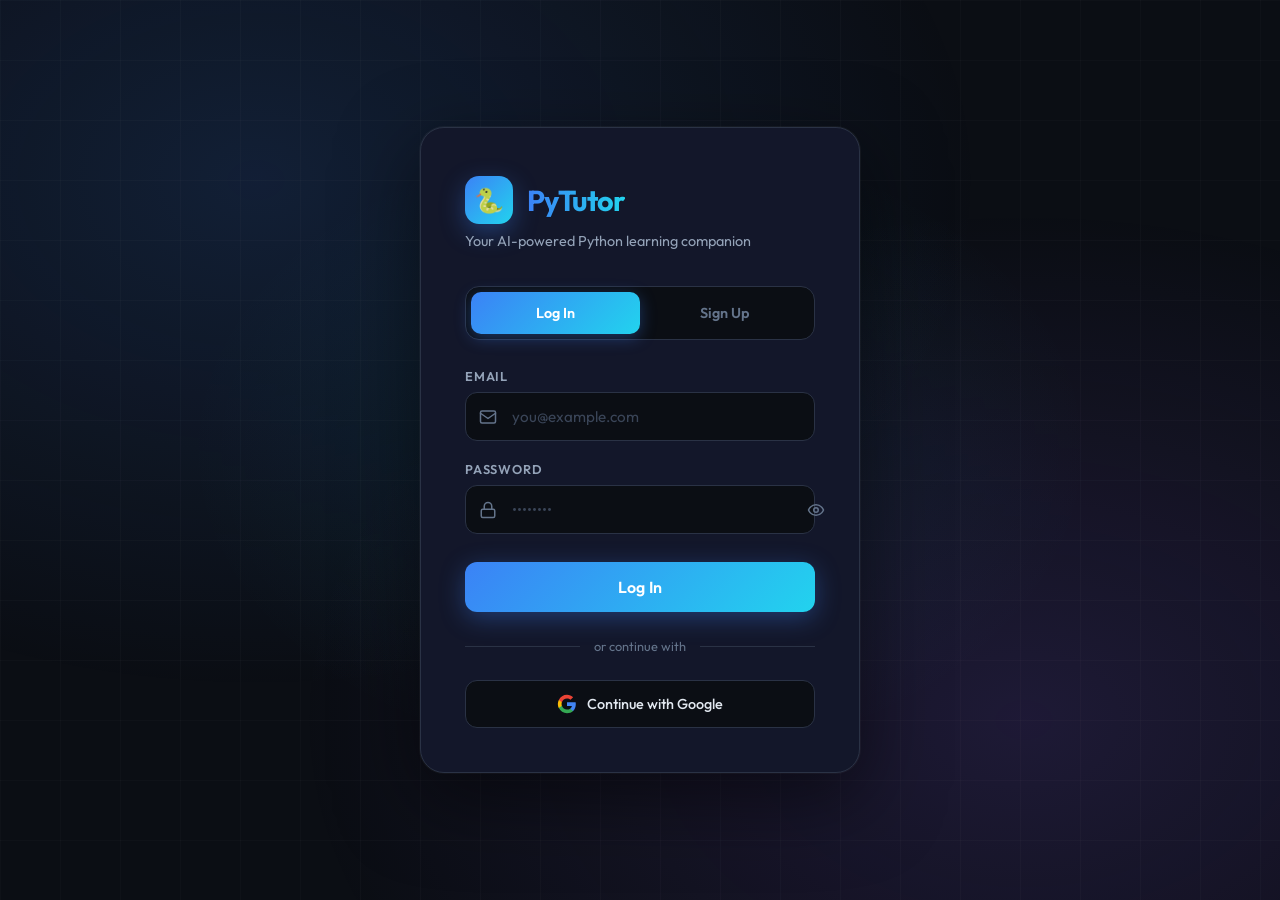
==== login.html @ 1c87e4f3 "Add files via upload" ====
<!DOCTYPE html>
<html lang="en">
<head>
  <meta charset="UTF-8" />
  <meta name="viewport" content="width=device-width, initial-scale=1.0"/>
  <title>PyTutor – Login</title>
  <link href="https://fonts.googleapis.com/css2?family=Outfit:wght@300;400;500;600;700&family=Fira+Code:wght@400;500&display=swap" rel="stylesheet"/>
  <style>
    :root {
      --bg:        #0b0e14;
      --surface:   #13172a;
      --surface2:  #1a2035;
      --border:    #2a3245;
      --accent:    #3b82f6;
      --accent2:   #22d3ee;
      --accent3:   #8b5cf6;
      --text:      #e2e8f0;
      --text2:     #94a3b8;
      --muted:     #64748b;
      --error:     #f87171;
      --success:   #4ade80;
    }

    *, *::before, *::after { box-sizing: border-box; margin: 0; padding: 0; }

    body {
      min-height: 100vh;
      background: var(--bg);
      font-family: 'Outfit', sans-serif;
      color: var(--text);
      display: flex;
      align-items: center;
      justify-content: center;
      overflow: hidden;
      position: relative;
    }

    /* Animated background */
    body::before {
      content: '';
      position: fixed; inset: 0;
      background: 
        radial-gradient(ellipse at 20% 20%, rgba(59,130,246,0.15) 0%, transparent 50%),
        radial-gradient(ellipse at 80% 80%, rgba(139,92,246,0.15) 0%, transparent 50%),
        radial-gradient(ellipse at 50% 50%, rgba(34,211,238,0.08) 0%, transparent 50%);
      pointer-events: none;
    }

    /* Grid pattern */
    body::after {
      content: '';
      position: fixed; inset: 0;
      background-image: 
        linear-gradient(rgba(255,255,255,0.02) 1px, transparent 1px),
        linear-gradient(90deg, rgba(255,255,255,0.02) 1px, transparent 1px);
      background-size: 60px 60px;
      animation: gridMove 30s linear infinite;
      pointer-events: none;
    }

    @keyframes gridMove {
      from { transform: translate(0, 0); }
      to { transform: translate(60px, 60px); }
    }

    /* Card */
    .card {
      position: relative; z-index: 10;
      background: var(--surface);
      border: 1px solid var(--border);
      border-radius: 24px;
      padding: 48px 44px 44px;
      width: 100%; max-width: 440px;
      box-shadow: 
        0 25px 80px rgba(0,0,0,0.5),
        0 0 0 1px rgba(255,255,255,0.05);
      animation: cardIn .6s cubic-bezier(.22,1,.36,1) both;
    }

    @keyframes cardIn {
      from { opacity:0; transform: translateY(30px) scale(.97); }
      to   { opacity:1; transform: none; }
    }

    /* Logo */
    .logo-row {
      display: flex; align-items: center; gap: 14px;
      margin-bottom: 8px;
    }
    .logo-icon {
      width: 48px; height: 48px;
      background: linear-gradient(135deg, var(--accent), var(--accent2));
      border-radius: 14px;
      display: flex; align-items: center; justify-content: center;
      font-size: 24px;
      box-shadow: 0 8px 24px rgba(59,130,246,0.35);
    }
    .brand {
      font-size: 1.8rem;
      font-weight: 700;
      letter-spacing: -1px;
      background: linear-gradient(90deg, var(--accent), var(--accent2));
      -webkit-background-clip: text;
      -webkit-text-fill-color: transparent;
    }
    .tagline {
      font-size: .9rem;
      color: var(--text2);
      margin-bottom: 36px;
    }

    /* Tabs */
    .tabs {
      display: flex;
      background: var(--bg);
      border: 1px solid var(--border);
      border-radius: 14px;
      padding: 5px;
      margin-bottom: 28px;
      position: relative;
    }
    .tab-slider {
      position: absolute;
      top: 5px; bottom: 5px;
      width: calc(50% - 5px);
      background: linear-gradient(135deg, var(--accent), var(--accent2));
      border-radius: 10px;
      transition: left .35s cubic-bezier(.34,1.56,.64,1);
      box-shadow: 0 4px 16px rgba(59,130,246,0.35);
    }
    .tab-slider.right { left: calc(50% + 5px); }
    .tab-slider.left  { left: 5px; }
    .tab-btn {
      flex: 1;
      position: relative; z-index: 2;
      background: none; border: none; cursor: pointer;
      padding: 12px 0;
      font-family: 'Outfit', sans-serif;
      font-size: .9rem; font-weight: 600;
      color: var(--muted);
      border-radius: 10px;
      transition: color .25s;
    }
    .tab-btn.active { color: #fff; }

    /* Panels */
    .panel { display: none; animation: fadeUp .35s ease both; }
    .panel.active { display: block; }
    @keyframes fadeUp {
      from { opacity:0; transform: translateY(12px); }
      to   { opacity:1; transform: none; }
    }

    /* Form */
    .field { margin-bottom: 20px; }
    label {
      display: block;
      font-size: .8rem; font-weight: 600;
      color: var(--text2);
      text-transform: uppercase;
      letter-spacing: .8px;
      margin-bottom: 8px;
    }
    .input-wrap {
      position: relative;
    }
    .input-wrap svg {
      position: absolute; left: 14px; top: 50%; transform: translateY(-50%);
      width: 18px; height: 18px; stroke: var(--muted);
      pointer-events: none; transition: stroke .25s;
    }
    input {
      width: 100%;
      background: var(--bg);
      border: 1px solid var(--border);
      border-radius: 12px;
      padding: 14px 14px 14px 46px;
      color: var(--text);
      font-family: 'Outfit', sans-serif;
      font-size: .95rem;
      outline: none;
      transition: all .25s;
    }
    input::placeholder { color: #3a4558; }
    input:focus {
      border-color: var(--accent);
      box-shadow: 0 0 0 3px rgba(59,130,246,.15);
    }
    input:focus + svg, .input-wrap:focus-within svg { stroke: var(--accent); }

    /* Eye button */
    .eye-btn {
      position: absolute; right: 14px; top: 50%; transform: translateY(-50%);
      background: none; border: none; cursor: pointer; padding: 4px;
      color: var(--muted); display: flex; align-items: center;
      transition: color .25s;
    }
    .eye-btn:hover { color: var(--text); }
    input[type="password"] { padding-right: 46px; }

    /* Submit button */
    .btn {
      width: 100%; padding: 15px;
      background: linear-gradient(135deg, var(--accent), var(--accent2));
      border: none; border-radius: 12px;
      color: #fff; font-family: 'Outfit', sans-serif;
      font-size: 1rem; font-weight: 600;
      cursor: pointer; letter-spacing: .3px;
      position: relative; overflow: hidden;
      transition: all .25s;
      box-shadow: 0 6px 24px rgba(59,130,246,.35);
      margin-top: 8px;
    }
    .btn:hover   { transform: translateY(-2px); box-shadow: 0 10px 32px rgba(59,130,246,.45); }
    .btn:active  { transform: translateY(0); }
    .btn:disabled{ opacity: .6; cursor: not-allowed; }
    .btn .spinner {
      display: none; width: 20px; height: 20px;
      border: 2px solid rgba(255,255,255,.3);
      border-top-color: #fff; border-radius: 50%;
      animation: spin .7s linear infinite;
      margin: 0 auto;
    }
    .btn.loading .btn-text { display: none; }
    .btn.loading .spinner  { display: block; }
    @keyframes spin { to { transform: rotate(360deg); } }

    /* Divider */
    .divider {
      display: flex; align-items: center; gap: 14px;
      margin: 26px 0;
      font-size: .8rem; color: var(--muted);
    }
    .divider::before, .divider::after {
      content: ''; flex: 1; height: 1px; background: var(--border);
    }

    /* OAuth */
    .oauth-btn {
      width: 100%; padding: 13px;
      background: var(--bg);
      border: 1px solid var(--border); border-radius: 12px;
      color: var(--text); font-family: 'Outfit', sans-serif;
      font-size: .9rem; font-weight: 500;
      cursor: pointer; display: flex; align-items: center; justify-content: center; gap: 10px;
      transition: all .25s;
    }
    .oauth-btn:hover { border-color: var(--accent); background: rgba(59,130,246,.08); }

    /* Message toast */
    .msg {
      display: none;
      padding: 12px 16px; border-radius: 10px;
      font-size: .85rem; font-weight: 500;
      margin-bottom: 18px;
      animation: fadeUp .25s ease;
    }
    .msg.error   { background: rgba(248,113,113,.12); border: 1px solid rgba(248,113,113,.3); color: var(--error); display: block; }
    .msg.success { background: rgba(74,222,128,.12);  border: 1px solid rgba(74,222,128,.3);  color: var(--success); display: block; }

    /* Terms */
    .terms-note {
      font-size: .78rem; color: var(--muted);
      text-align: center; margin-top: 22px; line-height: 1.6;
    }
    .terms-note a { color: var(--accent); text-decoration: none; }
    .terms-note a:hover { text-decoration: underline; }

    /* Responsive */
    @media (max-width: 480px) {
      .card { padding: 32px 24px 28px; margin: 16px; }
      .brand { font-size: 1.6rem; }
    }
  </style>
</head>
<body>

<div class="card">

  <!-- Logo -->
  <div class="logo-row">
    <div class="logo-icon">🐍</div>
    <span class="brand">PyTutor</span>
  </div>
  <p class="tagline">Your AI-powered Python learning companion</p>

  <!-- Tabs -->
  <div class="tabs" id="tabs">
    <div class="tab-slider left" id="tabSlider"></div>
    <button class="tab-btn active" id="loginTab"  onclick="switchTab('login')">Log In</button>
    <button class="tab-btn"        id="signupTab" onclick="switchTab('signup')">Sign Up</button>
  </div>

  <!-- LOGIN PANEL -->
  <div class="panel active" id="loginPanel">
    <div class="msg" id="loginMsg"></div>

    <div class="field">
      <label>Email</label>
      <div class="input-wrap">
        <input type="email" id="loginEmail" placeholder="you@example.com" autocomplete="email"/>
        <svg viewBox="0 0 24 24" fill="none" stroke-width="2" stroke-linecap="round" stroke-linejoin="round">
          <rect x="2" y="4" width="20" height="16" rx="2"/><path d="m2 7 10 7 10-7"/>
        </svg>
      </div>
    </div>

    <div class="field">
      <label>Password</label>
      <div class="input-wrap">
        <input type="password" id="loginPwd" placeholder="••••••••" autocomplete="current-password"/>
        <svg viewBox="0 0 24 24" fill="none" stroke-width="2" stroke-linecap="round" stroke-linejoin="round">
          <rect x="3" y="11" width="18" height="11" rx="2"/><path d="M7 11V7a5 5 0 0 1 10 0v4"/>
        </svg>
        <button class="eye-btn" type="button" onclick="togglePwd('loginPwd',this)" aria-label="Toggle password">
          <svg width="18" height="18" viewBox="0 0 24 24" fill="none" stroke="currentColor" stroke-width="2">
            <path d="M2 12s3-7 10-7 10 7 10 7-3 7-10 7-10-7-10-7z"/><circle cx="12" cy="12" r="3"/>
          </svg>
        </button>
      </div>
    </div>

    <button class="btn" id="loginBtn" onclick="handleLogin()">
      <span class="btn-text">Log In</span>
      <div class="spinner"></div>
    </button>

    <div class="divider">or continue with</div>

    <button class="oauth-btn" onclick="handleGoogle()">
      <svg width="20" height="20" viewBox="0 0 24 24">
        <path fill="#4285F4" d="M22.56 12.25c0-.78-.07-1.53-.2-2.25H12v4.26h5.92c-.26 1.37-1.04 2.53-2.21 3.31v2.77h3.57c2.08-1.92 3.28-4.74 3.28-8.09z"/>
        <path fill="#34A853" d="M12 23c2.97 0 5.46-.98 7.28-2.66l-3.57-2.77c-.98.66-2.23 1.06-3.71 1.06-2.86 0-5.29-1.93-6.16-4.53H2.18v2.84C3.99 20.53 7.7 23 12 23z"/>
        <path fill="#FBBC05" d="M5.84 14.09c-.22-.66-.35-1.36-.35-2.09s.13-1.43.35-2.09V7.07H2.18C1.43 8.55 1 10.22 1 12s.43 3.45 1.18 4.93l2.85-2.22.81-.62z"/>
        <path fill="#EA4335" d="M12 5.38c1.62 0 3.06.56 4.21 1.64l3.15-3.15C17.45 2.09 14.97 1 12 1 7.7 1 3.99 3.47 2.18 7.07l3.66 2.84c.87-2.6 3.3-4.53 6.16-4.53z"/>
      </svg>
      Continue with Google
    </button>
  </div>

  <!-- SIGN UP PANEL -->
  <div class="panel" id="signupPanel">
    <div class="msg" id="signupMsg"></div>

    <div class="field">
      <label>Full Name</label>
      <div class="input-wrap">
        <input type="text" id="signupName" placeholder="Ada Lovelace" autocomplete="name"/>
        <svg viewBox="0 0 24 24" fill="none" stroke-width="2" stroke-linecap="round" stroke-linejoin="round">
          <circle cx="12" cy="8" r="4"/><path d="M4 20c0-4 3.6-7 8-7s8 3 8 7"/>
        </svg>
      </div>
    </div>

    <div class="field">
      <label>Email</label>
      <div class="input-wrap">
        <input type="email" id="signupEmail" placeholder="you@example.com" autocomplete="email"/>
        <svg viewBox="0 0 24 24" fill="none" stroke-width="2" stroke-linecap="round" stroke-linejoin="round">
          <rect x="2" y="4" width="20" height="16" rx="2"/><path d="m2 7 10 7 10-7"/>
        </svg>
      </div>
    </div>

    <div class="field">
      <label>Password</label>
      <div class="input-wrap">
        <input type="password" id="signupPwd" placeholder="Min. 8 characters" autocomplete="new-password"/>
        <svg viewBox="0 0 24 24" fill="none" stroke-width="2" stroke-linecap="round" stroke-linejoin="round">
          <rect x="3" y="11" width="18" height="11" rx="2"/><path d="M7 11V7a5 5 0 0 1 10 0v4"/>
        </svg>
        <button class="eye-btn" type="button" onclick="togglePwd('signupPwd',this)" aria-label="Toggle password">
          <svg width="18" height="18" viewBox="0 0 24 24" fill="none" stroke="currentColor" stroke-width="2">
            <path d="M2 12s3-7 10-7 10 7 10 7-3 7-10 7-10-7-10-7z"/><circle cx="12" cy="12" r="3"/>
          </svg>
        </button>
      </div>
    </div>

    <button class="btn" id="signupBtn" onclick="handleSignup()">
      <span class="btn-text">Create Account</span>
      <div class="spinner"></div>
    </button>

    <div class="divider">or continue with</div>

    <button class="oauth-btn" onclick="handleGoogle()">
      <svg width="20" height="20" viewBox="0 0 24 24">
        <path fill="#4285F4" d="M22.56 12.25c0-.78-.07-1.53-.2-2.25H12v4.26h5.92c-.26 1.37-1.04 2.53-2.21 3.31v2.77h3.57c2.08-1.92 3.28-4.74 3.28-8.09z"/>
        <path fill="#34A853" d="M12 23c2.97 0 5.46-.98 7.28-2.66l-3.57-2.77c-.98.66-2.23 1.06-3.71 1.06-2.86 0-5.29-1.93-6.16-4.53H2.18v2.84C3.99 20.53 7.7 23 12 23z"/>
        <path fill="#FBBC05" d="M5.84 14.09c-.22-.66-.35-1.36-.35-2.09s.13-1.43.35-2.09V7.07H2.18C1.43 8.55 1 10.22 1 12s.43 3.45 1.18 4.93l2.85-2.22.81-.62z"/>
        <path fill="#EA4335" d="M12 5.38c1.62 0 3.06.56 4.21 1.64l3.15-3.15C17.45 2.09 14.97 1 12 1 7.7 1 3.99 3.47 2.18 7.07l3.66 2.84c.87-2.6 3.3-4.53 6.16-4.53z"/>
      </svg>
      Continue with Google
    </button>

    <p class="terms-note">
      By creating an account you agree to our<br>
      <a href="#">Terms of Service</a> &amp; <a href="#">Privacy Policy</a>
    </p>
  </div>

</div>

<script>
  /* Tab switching */
  function switchTab(tab) {
    const isLogin = tab === 'login';
    document.getElementById('loginTab').classList.toggle('active', isLogin);
    document.getElementById('signupTab').classList.toggle('active', !isLogin);
    document.getElementById('loginPanel').classList.toggle('active', isLogin);
    document.getElementById('signupPanel').classList.toggle('active', !isLogin);
    document.getElementById('tabSlider').className = 'tab-slider ' + (isLogin ? 'left' : 'right');
  }

  /* Password toggle */
  function togglePwd(id, btn) {
    const inp = document.getElementById(id);
    const isText = inp.type === 'text';
    inp.type = isText ? 'password' : 'text';
    btn.querySelector('svg').innerHTML = isText
      ? '<path d="M2 12s3-7 10-7 10 7 10 7-3 7-10 7-10-7-10-7z"/><circle cx="12" cy="12" r="3"/>'
      : '<path d="M17.94 17.94A10.07 10.07 0 0 1 12 20c-7 0-11-8-11-8a18.45 18.45 0 0 1 5.06-5.94M9.9 4.24A9.12 9.12 0 0 1 12 4c7 0 11 8 11 8a18.5 18.5 0 0 1-2.16 3.19M1 1l22 22"/>';
  }

  /* Show message */
  function showMsg(id, text, type) {
    const el = document.getElementById(id);
    el.textContent = text;
    el.className = 'msg ' + type;
    setTimeout(() => { el.className = 'msg'; }, 4000);
  }

  /* Loading state */
  function setLoading(btnId, on) {
    document.getElementById(btnId).classList.toggle('loading', on);
    document.getElementById(btnId).disabled = on;
  }

  /* Validate email */
  function validEmail(e) { return /^[^\s@]+@[^\s@]+\.[^\s@]+$/.test(e); }

  /* LOGIN */
  async function handleLogin() {
    const email = document.getElementById('loginEmail').value.trim();
    const pwd   = document.getElementById('loginPwd').value;

    if (!email || !validEmail(email)) return showMsg('loginMsg', 'Please enter a valid email.', 'error');
    if (!pwd)                          return showMsg('loginMsg', 'Password is required.', 'error');

    setLoading('loginBtn', true);
    try {
      const res = await fetch('/api/login', {
        method: 'POST',
        headers: { 'Content-Type': 'application/json' },
        body: JSON.stringify({ email, password: pwd })
      });
      const data = await res.json();
      if (res.ok) {
        showMsg('loginMsg', '✓ Welcome back! Redirecting…', 'success');
        setTimeout(() => window.location.href = data.redirect || '/', 1200);
      } else {
        showMsg('loginMsg', data.error || 'Invalid credentials.', 'error');
      }
    } catch {
      showMsg('loginMsg', 'Network error — is the server running?', 'error');
    } finally {
      setLoading('loginBtn', false);
    }
  }

  /* SIGN UP */
  async function handleSignup() {
    const name  = document.getElementById('signupName').value.trim();
    const email = document.getElementById('signupEmail').value.trim();
    const pwd   = document.getElementById('signupPwd').value;

    if (!name)                          return showMsg('signupMsg', 'Please enter your name.', 'error');
    if (!email || !validEmail(email))   return showMsg('signupMsg', 'Please enter a valid email.', 'error');
    if (pwd.length < 8)                 return showMsg('signupMsg', 'Password must be at least 8 characters.', 'error');

    setLoading('signupBtn', true);
    try {
      const res = await fetch('/api/signup', {
        method: 'POST',
        headers: { 'Content-Type': 'application/json' },
        body: JSON.stringify({ name, email, password: pwd })
      });
      const data = await res.json();
      if (res.ok) {
        showMsg('signupMsg', '✓ Account created! Redirecting…', 'success');
        setTimeout(() => window.location.href = data.redirect || '/', 1200);
      } else {
        showMsg('signupMsg', data.error || 'Sign-up failed.', 'error');
      }
    } catch {
      showMsg('signupMsg', 'Network error — is the server running?', 'error');
    } finally {
      setLoading('signupBtn', false);
    }
  }

  /* GOOGLE OAUTH */
  function handleGoogle() {
    window.location.href = '/api/auth/google';
  }

  /* Enter key */
  document.addEventListener('keydown', e => {
    if (e.key !== 'Enter') return;
    const lp = document.getElementById('loginPanel');
    if (lp.classList.contains('active')) handleLogin();
    else handleSignup();
  });
</script>
</body>
</html>
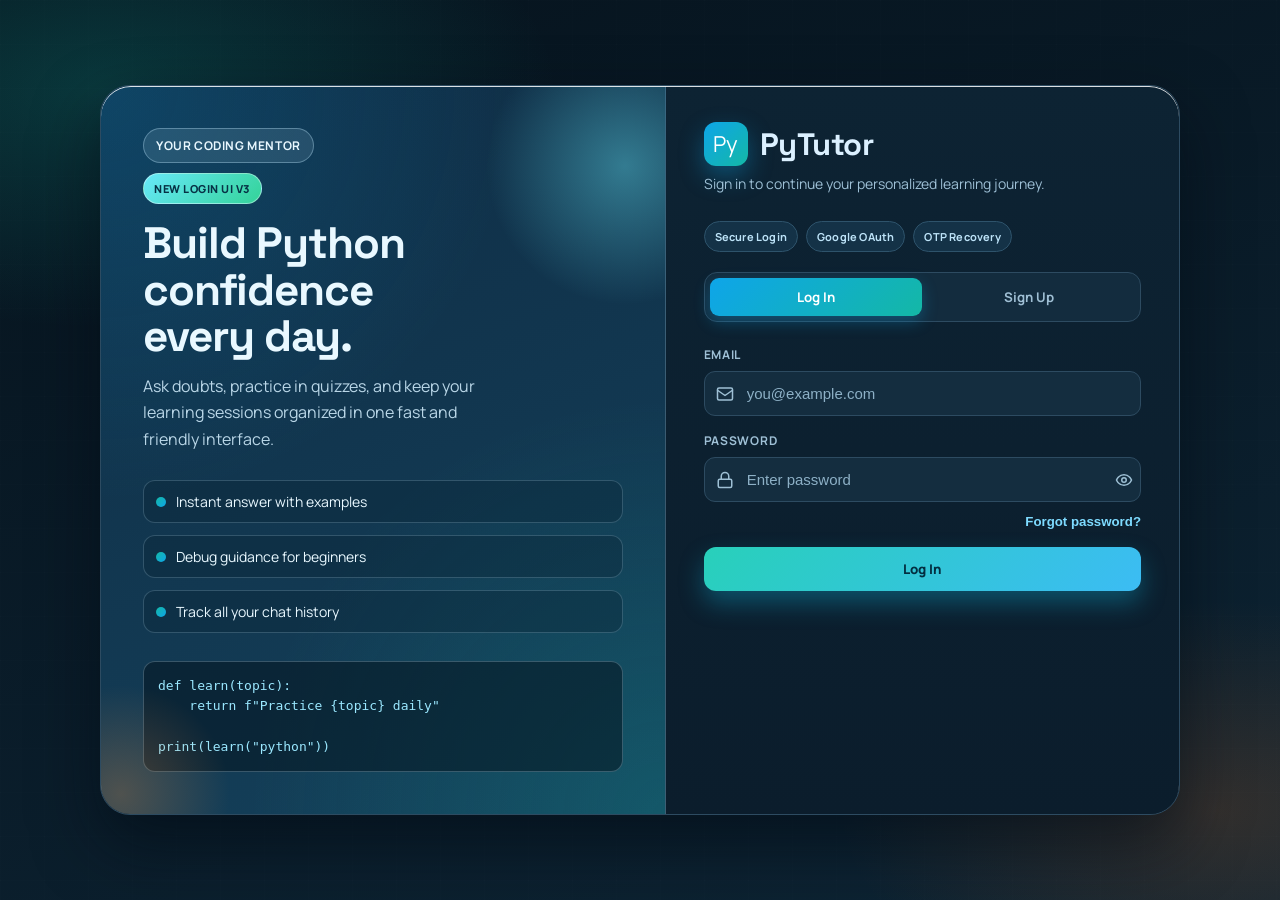
==== commit 3f730cc8: "Update print statement from 'Hello' to 'Goodbye'" ====
--- a/login.html
+++ b/login.html
@@ -2,516 +2,1079 @@
 <html lang="en">
 <head>
   <meta charset="UTF-8" />
-  <meta name="viewport" content="width=device-width, initial-scale=1.0"/>
-  <title>PyTutor – Login</title>
-  <link href="https://fonts.googleapis.com/css2?family=Outfit:wght@300;400;500;600;700&family=Fira+Code:wght@400;500&display=swap" rel="stylesheet"/>
+  <meta name="viewport" content="width=device-width, initial-scale=1.0" />
+  <title>PyTutor - Login</title>
+  <link href="https://fonts.googleapis.com/css2?family=Manrope:wght@400;500;600;700;800&family=Space+Grotesk:wght@500;700&display=swap" rel="stylesheet" />
   <style>
     :root {
-      --bg:        #0b0e14;
-      --surface:   #13172a;
-      --surface2:  #1a2035;
-      --border:    #2a3245;
-      --accent:    #3b82f6;
-      --accent2:   #22d3ee;
-      --accent3:   #8b5cf6;
-      --text:      #e2e8f0;
-      --text2:     #94a3b8;
-      --muted:     #64748b;
-      --error:     #f87171;
-      --success:   #4ade80;
-    }
-
-    *, *::before, *::after { box-sizing: border-box; margin: 0; padding: 0; }
+      --bg: #06131d;
+      --panel: #0d2333;
+      --panel-2: #142d3f;
+      --line: #2d4b61;
+      --text: #e6f4ff;
+      --muted: #9bb8cb;
+      --brand-a: #0ea5e9;
+      --brand-b: #14b8a6;
+      --brand-c: #f97316;
+      --ok: #16a34a;
+      --err: #e11d48;
+      --shadow: 0 28px 65px rgba(2, 10, 18, 0.55);
+    }
+
+    * { box-sizing: border-box; margin: 0; padding: 0; }
 
     body {
       min-height: 100vh;
-      background: var(--bg);
-      font-family: 'Outfit', sans-serif;
+      font-family: "Manrope", sans-serif;
       color: var(--text);
+      background:
+        radial-gradient(650px 340px at 8% 10%, rgba(20, 184, 166, 0.22), transparent 70%),
+        radial-gradient(540px 300px at 95% 90%, rgba(249, 115, 22, 0.16), transparent 70%),
+        linear-gradient(160deg, #06131d, #0d2434);
+      display: grid;
+      place-items: center;
+      padding: 20px;
+      position: relative;
+      overflow: hidden;
+    }
+
+    body::before {
+      content: "";
+      position: fixed;
+      inset: 0;
+      pointer-events: none;
+      background-image:
+        linear-gradient(rgba(255, 255, 255, 0.025) 1px, transparent 1px),
+        linear-gradient(90deg, rgba(255, 255, 255, 0.025) 1px, transparent 1px);
+      background-size: 44px 44px;
+      opacity: 0.45;
+    }
+
+    .auth-shell {
+      width: min(1080px, 100%);
+      min-height: 680px;
+      background: linear-gradient(180deg, #0f2638, #0b1f2f);
+      border: 1px solid var(--line);
+      border-radius: 30px;
+      box-shadow: var(--shadow);
+      display: grid;
+      grid-template-columns: 1.1fr 1fr;
+      overflow: hidden;
+      animation: fadeIn 0.45s ease;
+      position: relative;
+      isolation: isolate;
+    }
+
+    .auth-shell::after {
+      content: "";
+      position: absolute;
+      inset: 0;
+      pointer-events: none;
+      border-radius: 30px;
+      box-shadow: inset 0 1px 0 rgba(255, 255, 255, 0.85);
+    }
+
+    .hero {
+      position: relative;
+      padding: 42px;
+      background:
+        radial-gradient(circle at 0% 0%, rgba(14, 165, 233, 0.2), transparent 45%),
+        radial-gradient(circle at 100% 100%, rgba(20, 184, 166, 0.2), transparent 45%),
+        linear-gradient(160deg, #0f2d45, #14405a);
+      color: #e9f8ff;
+      display: flex;
+      flex-direction: column;
+      justify-content: space-between;
+      border-right: 1px solid rgba(255, 255, 255, 0.18);
+      overflow: hidden;
+    }
+
+    .hero::before {
+      content: "";
+      position: absolute;
+      width: 280px;
+      height: 280px;
+      border-radius: 50%;
+      right: -100px;
+      top: -60px;
+      background: radial-gradient(circle, rgba(103, 232, 249, 0.4), transparent 70%);
+    }
+
+    .hero::after {
+      content: "";
+      position: absolute;
+      width: 220px;
+      height: 220px;
+      border-radius: 50%;
+      left: -90px;
+      bottom: -90px;
+      background: radial-gradient(circle, rgba(251, 146, 60, 0.26), transparent 70%);
+    }
+
+    .hero-badge {
+      width: fit-content;
+      padding: 8px 12px;
+      border-radius: 999px;
+      font-size: 12px;
+      text-transform: uppercase;
+      letter-spacing: 0.6px;
+      font-weight: 700;
+      border: 1px solid rgba(192, 233, 255, 0.35);
+      background: rgba(192, 233, 255, 0.12);
+    }
+
+    .build-chip {
+      margin-top: 10px;
+      display: inline-flex;
+      align-items: center;
+      gap: 8px;
+      padding: 7px 10px;
+      border-radius: 999px;
+      font-size: 11px;
+      font-weight: 800;
+      letter-spacing: 0.5px;
+      text-transform: uppercase;
+      color: #073246;
+      background: linear-gradient(135deg, #67e8f9, #34d399);
+      border: 1px solid rgba(255,255,255,0.4);
+      width: fit-content;
+    }
+
+    .hero h2 {
+      margin-top: 16px;
+      font-family: "Space Grotesk", sans-serif;
+      font-size: 44px;
+      line-height: 1.05;
+      letter-spacing: -1px;
+      max-width: 12ch;
+    }
+
+    .hero p {
+      margin-top: 14px;
+      color: #b9d6e7;
+      max-width: 36ch;
+      line-height: 1.65;
+    }
+
+    .hero-cards {
+      margin-top: 28px;
+      display: grid;
+      gap: 12px;
+    }
+
+    .hero-card {
       display: flex;
       align-items: center;
-      justify-content: center;
-      overflow: hidden;
-      position: relative;
-    }
-
-    /* Animated background */
-    body::before {
-      content: '';
-      position: fixed; inset: 0;
-      background: 
-        radial-gradient(ellipse at 20% 20%, rgba(59,130,246,0.15) 0%, transparent 50%),
-        radial-gradient(ellipse at 80% 80%, rgba(139,92,246,0.15) 0%, transparent 50%),
-        radial-gradient(ellipse at 50% 50%, rgba(34,211,238,0.08) 0%, transparent 50%);
-      pointer-events: none;
-    }
-
-    /* Grid pattern */
-    body::after {
-      content: '';
-      position: fixed; inset: 0;
-      background-image: 
-        linear-gradient(rgba(255,255,255,0.02) 1px, transparent 1px),
-        linear-gradient(90deg, rgba(255,255,255,0.02) 1px, transparent 1px);
-      background-size: 60px 60px;
-      animation: gridMove 30s linear infinite;
-      pointer-events: none;
-    }
-
-    @keyframes gridMove {
-      from { transform: translate(0, 0); }
-      to { transform: translate(60px, 60px); }
-    }
-
-    /* Card */
+      gap: 10px;
+      padding: 11px 12px;
+      border-radius: 12px;
+      border: 1px solid rgba(195, 235, 255, 0.2);
+      background: rgba(12, 39, 57, 0.4);
+      font-size: 14px;
+    }
+
+    .hero-dot {
+      width: 10px;
+      height: 10px;
+      border-radius: 50%;
+      background: linear-gradient(135deg, var(--brand-b), var(--brand-a));
+    }
+
+    .hero-snippet {
+      margin-top: 28px;
+      border: 1px solid rgba(195, 235, 255, 0.25);
+      border-radius: 12px;
+      background: rgba(5, 21, 32, 0.55);
+      padding: 14px;
+      font-family: Consolas, monospace;
+      font-size: 13px;
+      color: #9be8ff;
+      line-height: 1.55;
+      white-space: pre;
+    }
+
     .card {
-      position: relative; z-index: 10;
-      background: var(--surface);
-      border: 1px solid var(--border);
-      border-radius: 24px;
-      padding: 48px 44px 44px;
-      width: 100%; max-width: 440px;
-      box-shadow: 
-        0 25px 80px rgba(0,0,0,0.5),
-        0 0 0 1px rgba(255,255,255,0.05);
-      animation: cardIn .6s cubic-bezier(.22,1,.36,1) both;
-    }
-
-    @keyframes cardIn {
-      from { opacity:0; transform: translateY(30px) scale(.97); }
-      to   { opacity:1; transform: none; }
-    }
-
-    /* Logo */
+      background: linear-gradient(180deg, #0d2333, #0b1d2c);
+      padding: 36px 38px;
+      overflow-y: auto;
+    }
+
+    .trust-row {
+      display: flex;
+      flex-wrap: wrap;
+      gap: 8px;
+      margin-bottom: 20px;
+    }
+
+    .trust-pill {
+      padding: 7px 10px;
+      border-radius: 999px;
+      border: 1px solid #2e536b;
+      background: #143247;
+      color: #bde3f8;
+      font-size: 11px;
+      font-weight: 700;
+      letter-spacing: 0.2px;
+    }
+
     .logo-row {
-      display: flex; align-items: center; gap: 14px;
+      display: flex;
+      align-items: center;
+      gap: 12px;
       margin-bottom: 8px;
     }
+
     .logo-icon {
-      width: 48px; height: 48px;
-      background: linear-gradient(135deg, var(--accent), var(--accent2));
-      border-radius: 14px;
-      display: flex; align-items: center; justify-content: center;
-      font-size: 24px;
-      box-shadow: 0 8px 24px rgba(59,130,246,0.35);
-    }
+      width: 44px;
+      height: 44px;
+      border-radius: 12px;
+      display: grid;
+      place-items: center;
+      color: white;
+      background: linear-gradient(135deg, var(--brand-a), var(--brand-b));
+      box-shadow: 0 10px 24px rgba(14, 165, 233, 0.35);
+      font-size: 22px;
+    }
+
     .brand {
-      font-size: 1.8rem;
+      font-family: "Space Grotesk", sans-serif;
+      font-size: 31px;
       font-weight: 700;
-      letter-spacing: -1px;
-      background: linear-gradient(90deg, var(--accent), var(--accent2));
-      -webkit-background-clip: text;
-      -webkit-text-fill-color: transparent;
-    }
+      letter-spacing: -0.5px;
+      color: #dbf0ff;
+    }
+
     .tagline {
-      font-size: .9rem;
-      color: var(--text2);
-      margin-bottom: 36px;
-    }
-
-    /* Tabs */
+      font-size: 14px;
+      color: #9ec0d6;
+      margin-bottom: 28px;
+    }
+
     .tabs {
       display: flex;
-      background: var(--bg);
-      border: 1px solid var(--border);
-      border-radius: 14px;
       padding: 5px;
-      margin-bottom: 28px;
+      border: 1px solid var(--line);
+      border-radius: 13px;
+      background: #132c3e;
       position: relative;
-    }
+      margin-bottom: 24px;
+    }
+
     .tab-slider {
       position: absolute;
-      top: 5px; bottom: 5px;
+      top: 5px;
+      bottom: 5px;
       width: calc(50% - 5px);
-      background: linear-gradient(135deg, var(--accent), var(--accent2));
-      border-radius: 10px;
-      transition: left .35s cubic-bezier(.34,1.56,.64,1);
-      box-shadow: 0 4px 16px rgba(59,130,246,0.35);
-    }
+      border-radius: 9px;
+      background: linear-gradient(135deg, var(--brand-a), var(--brand-b));
+      transition: left 0.25s ease;
+      box-shadow: 0 6px 16px rgba(14, 165, 233, 0.3);
+    }
+
+    .tab-slider.left { left: 5px; }
     .tab-slider.right { left: calc(50% + 5px); }
-    .tab-slider.left  { left: 5px; }
+
     .tab-btn {
       flex: 1;
-      position: relative; z-index: 2;
-      background: none; border: none; cursor: pointer;
-      padding: 12px 0;
-      font-family: 'Outfit', sans-serif;
-      font-size: .9rem; font-weight: 600;
-      color: var(--muted);
-      border-radius: 10px;
-      transition: color .25s;
-    }
+      border: none;
+      background: transparent;
+      position: relative;
+      z-index: 1;
+      padding: 10px 0;
+      border-radius: 9px;
+      font-family: inherit;
+      font-weight: 700;
+      color: #9fbfd4;
+      cursor: pointer;
+      transition: color 0.2s ease;
+    }
+
     .tab-btn.active { color: #fff; }
 
-    /* Panels */
-    .panel { display: none; animation: fadeUp .35s ease both; }
+    .panel { display: none; animation: up 0.25s ease; }
     .panel.active { display: block; }
-    @keyframes fadeUp {
-      from { opacity:0; transform: translateY(12px); }
-      to   { opacity:1; transform: none; }
-    }
-
-    /* Form */
-    .field { margin-bottom: 20px; }
+
+    @keyframes up {
+      from { opacity: 0; transform: translateY(8px); }
+      to { opacity: 1; transform: none; }
+    }
+
+    .field { margin-bottom: 16px; }
+
     label {
       display: block;
-      font-size: .8rem; font-weight: 600;
-      color: var(--text2);
+      font-size: 12px;
+      font-weight: 700;
+      letter-spacing: 0.7px;
       text-transform: uppercase;
-      letter-spacing: .8px;
+      color: #9fc0d6;
       margin-bottom: 8px;
     }
-    .input-wrap {
-      position: relative;
-    }
+
+    .input-wrap { position: relative; }
+
     .input-wrap svg {
-      position: absolute; left: 14px; top: 50%; transform: translateY(-50%);
-      width: 18px; height: 18px; stroke: var(--muted);
-      pointer-events: none; transition: stroke .25s;
-    }
+      position: absolute;
+      left: 12px;
+      top: 50%;
+      transform: translateY(-50%);
+      width: 18px;
+      height: 18px;
+      stroke: #9ec0d5;
+      pointer-events: none;
+      transition: stroke 0.2s ease;
+    }
+
     input {
       width: 100%;
-      background: var(--bg);
-      border: 1px solid var(--border);
+      border: 1px solid var(--line);
+      border-radius: 11px;
+      padding: 13px 40px 13px 42px;
+      font-size: 15px;
+      color: #e8f5ff;
+      background: var(--panel-2);
+      outline: none;
+      transition: border-color 0.2s ease, box-shadow 0.2s ease;
+    }
+
+    input::placeholder { color: #8db0c6; }
+
+    .input-wrap:focus-within input {
+      border-color: rgba(14, 165, 233, 0.8);
+      box-shadow: 0 0 0 3px rgba(14, 165, 233, 0.14);
+    }
+
+    .input-wrap:focus-within svg { stroke: var(--brand-a); }
+
+    .eye-btn {
+      position: absolute;
+      right: 10px;
+      top: 50%;
+      transform: translateY(-50%);
+      border: none;
+      background: transparent;
+      color: #9bc0d6;
+      cursor: pointer;
+      width: 28px;
+      height: 28px;
+      display: grid;
+      place-items: center;
+      border-radius: 6px;
+    }
+
+    .eye-btn:hover { color: #d9f0ff; background: #1a3a4f; }
+
+    .btn {
+      width: 100%;
+      margin-top: 8px;
+      border: none;
       border-radius: 12px;
-      padding: 14px 14px 14px 46px;
-      color: var(--text);
-      font-family: 'Outfit', sans-serif;
-      font-size: .95rem;
-      outline: none;
-      transition: all .25s;
-    }
-    input::placeholder { color: #3a4558; }
-    input:focus {
-      border-color: var(--accent);
-      box-shadow: 0 0 0 3px rgba(59,130,246,.15);
-    }
-    input:focus + svg, .input-wrap:focus-within svg { stroke: var(--accent); }
-
-    /* Eye button */
-    .eye-btn {
-      position: absolute; right: 14px; top: 50%; transform: translateY(-50%);
-      background: none; border: none; cursor: pointer; padding: 4px;
-      color: var(--muted); display: flex; align-items: center;
-      transition: color .25s;
-    }
-    .eye-btn:hover { color: var(--text); }
-    input[type="password"] { padding-right: 46px; }
-
-    /* Submit button */
-    .btn {
-      width: 100%; padding: 15px;
-      background: linear-gradient(135deg, var(--accent), var(--accent2));
-      border: none; border-radius: 12px;
-      color: #fff; font-family: 'Outfit', sans-serif;
-      font-size: 1rem; font-weight: 600;
-      cursor: pointer; letter-spacing: .3px;
-      position: relative; overflow: hidden;
-      transition: all .25s;
-      box-shadow: 0 6px 24px rgba(59,130,246,.35);
-      margin-top: 8px;
-    }
-    .btn:hover   { transform: translateY(-2px); box-shadow: 0 10px 32px rgba(59,130,246,.45); }
-    .btn:active  { transform: translateY(0); }
-    .btn:disabled{ opacity: .6; cursor: not-allowed; }
+      padding: 13px;
+      cursor: pointer;
+      font-family: inherit;
+      font-weight: 800;
+      color: #032f41;
+      background: linear-gradient(135deg, #28d0ba, #3cbcf4);
+      box-shadow: 0 12px 24px rgba(13, 175, 215, 0.35);
+      transition: transform 0.2s ease, box-shadow 0.2s ease;
+      position: relative;
+      overflow: hidden;
+    }
+
+    .btn::before {
+      content: "";
+      position: absolute;
+      top: 0;
+      left: -130%;
+      width: 60%;
+      height: 100%;
+      background: linear-gradient(90deg, transparent, rgba(255, 255, 255, 0.35), transparent);
+      transition: left 0.4s ease;
+    }
+
+    .btn:hover { transform: translateY(-1px); box-shadow: 0 16px 32px rgba(13, 175, 215, 0.45); }
+    .btn:hover::before { left: 150%; }
+    .btn:disabled { opacity: 0.7; cursor: not-allowed; }
+
     .btn .spinner {
-      display: none; width: 20px; height: 20px;
-      border: 2px solid rgba(255,255,255,.3);
-      border-top-color: #fff; border-radius: 50%;
-      animation: spin .7s linear infinite;
+      display: none;
+      width: 18px;
+      height: 18px;
+      border-radius: 50%;
       margin: 0 auto;
-    }
+      border: 2px solid rgba(255,255,255,0.35);
+      border-top-color: #fff;
+      animation: spin 0.7s linear infinite;
+    }
+
     .btn.loading .btn-text { display: none; }
-    .btn.loading .spinner  { display: block; }
+    .btn.loading .spinner { display: block; }
+
     @keyframes spin { to { transform: rotate(360deg); } }
 
-    /* Divider */
     .divider {
-      display: flex; align-items: center; gap: 14px;
-      margin: 26px 0;
-      font-size: .8rem; color: var(--muted);
-    }
-    .divider::before, .divider::after {
-      content: ''; flex: 1; height: 1px; background: var(--border);
-    }
-
-    /* OAuth */
+      margin: 22px 0 14px;
+      display: flex;
+      align-items: center;
+      gap: 10px;
+      color: #93b4c9;
+      font-size: 12px;
+    }
+
+    .divider::before,
+    .divider::after {
+      content: "";
+      flex: 1;
+      height: 1px;
+      background: var(--line);
+    }
+
+    .google-wrap {
+      display: grid;
+      gap: 10px;
+    }
+
+    .google-btn-host {
+      min-height: 44px;
+      display: flex;
+      justify-content: center;
+    }
+
     .oauth-btn {
-      width: 100%; padding: 13px;
-      background: var(--bg);
-      border: 1px solid var(--border); border-radius: 12px;
-      color: var(--text); font-family: 'Outfit', sans-serif;
-      font-size: .9rem; font-weight: 500;
-      cursor: pointer; display: flex; align-items: center; justify-content: center; gap: 10px;
-      transition: all .25s;
-    }
-    .oauth-btn:hover { border-color: var(--accent); background: rgba(59,130,246,.08); }
-
-    /* Message toast */
+      width: 100%;
+      border-radius: 12px;
+      border: 1px solid var(--line);
+      background: linear-gradient(180deg, #173447, #122c3e);
+      color: #d8efff;
+      font-weight: 700;
+      padding: 11px;
+      cursor: pointer;
+      transition: all 0.2s ease;
+      display: inline-flex;
+      align-items: center;
+      justify-content: center;
+    }
+
+    .oauth-btn:hover { background: linear-gradient(180deg, #1b3d53, #143448); border-color: #3b6b89; transform: translateY(-1px); }
+
     .msg {
       display: none;
-      padding: 12px 16px; border-radius: 10px;
-      font-size: .85rem; font-weight: 500;
-      margin-bottom: 18px;
-      animation: fadeUp .25s ease;
-    }
-    .msg.error   { background: rgba(248,113,113,.12); border: 1px solid rgba(248,113,113,.3); color: var(--error); display: block; }
-    .msg.success { background: rgba(74,222,128,.12);  border: 1px solid rgba(74,222,128,.3);  color: var(--success); display: block; }
-
-    /* Terms */
+      margin-bottom: 14px;
+      border-radius: 10px;
+      padding: 11px 12px;
+      font-size: 13px;
+      font-weight: 700;
+    }
+
+    .msg.error {
+      display: block;
+      color: #be123c;
+      border: 1px solid rgba(225, 29, 72, 0.25);
+      background: rgba(225, 29, 72, 0.08);
+    }
+
+    .msg.success {
+      display: block;
+      color: #15803d;
+      border: 1px solid rgba(22, 163, 74, 0.25);
+      background: rgba(22, 163, 74, 0.08);
+    }
+
     .terms-note {
-      font-size: .78rem; color: var(--muted);
-      text-align: center; margin-top: 22px; line-height: 1.6;
-    }
-    .terms-note a { color: var(--accent); text-decoration: none; }
+      margin-top: 16px;
+      text-align: center;
+      color: #7f9eb1;
+      font-size: 12px;
+      line-height: 1.6;
+    }
+
+    .terms-note a { color: #0d84bb; text-decoration: none; }
     .terms-note a:hover { text-decoration: underline; }
 
-    /* Responsive */
-    @media (max-width: 480px) {
-      .card { padding: 32px 24px 28px; margin: 16px; }
-      .brand { font-size: 1.6rem; }
+    .forgot-row {
+      display: flex;
+      justify-content: flex-end;
+      margin-top: -4px;
+      margin-bottom: 10px;
+    }
+
+    .forgot-link {
+      border: none;
+      background: transparent;
+      color: #7edbff;
+      font-size: .83rem;
+      font-weight: 700;
+      cursor: pointer;
+      padding: 0;
+    }
+
+    .forgot-link:hover { text-decoration: underline; }
+
+    .fp-modal {
+      position: fixed;
+      inset: 0;
+      display: none;
+      align-items: center;
+      justify-content: center;
+      background: rgba(2, 10, 17, 0.62);
+      backdrop-filter: blur(3px);
+      z-index: 100;
+      padding: 16px;
+    }
+
+    .fp-modal.open { display: flex; }
+
+    .fp-panel {
+      width: 100%;
+      max-width: 420px;
+      border-radius: 16px;
+      border: 1px solid var(--stroke);
+      background: rgba(10, 27, 40, 0.98);
+      padding: 16px;
+    }
+
+    .fp-head {
+      display: flex;
+      justify-content: space-between;
+      align-items: center;
+      margin-bottom: 10px;
+    }
+
+    .fp-head h3 {
+      font-size: 1rem;
+    }
+
+    .fp-close {
+      width: 32px;
+      height: 32px;
+      border-radius: 8px;
+      border: 1px solid var(--stroke);
+      background: rgba(149, 195, 221, 0.08);
+      color: var(--text);
+      cursor: pointer;
+    }
+
+    .fp-help {
+      color: var(--text-soft);
+      font-size: .83rem;
+      margin-bottom: 12px;
+      line-height: 1.45;
+    }
+
+    .fp-actions {
+      display: grid;
+      gap: 8px;
+      margin-top: 10px;
+    }
+
+    .fp-btn {
+      border: none;
+      border-radius: 10px;
+      padding: 10px;
+      font-weight: 700;
+      color: #032f41;
+      background: linear-gradient(135deg, #28d0ba, #3cbcf4);
+      cursor: pointer;
+      box-shadow: 0 10px 20px rgba(12, 160, 205, 0.3);
+    }
+
+    .fp-btn.secondary {
+      color: #d8edfa;
+      background: rgba(149, 195, 221, 0.16);
+      border: 1px solid var(--stroke);
+    }
+
+    .fp-msg {
+      min-height: 18px;
+      font-size: .82rem;
+      margin-top: 8px;
+      color: #bce3f5;
+    }
+
+
+    @keyframes fadeIn {
+      from { opacity: 0; transform: translateY(10px); }
+      to { opacity: 1; transform: none; }
+    }
+
+    @media (max-width: 930px) {
+      .auth-shell {
+        grid-template-columns: 1fr;
+        min-height: auto;
+      }
+
+      .hero {
+        border-right: none;
+        border-bottom: 1px solid rgba(255,255,255,0.18);
+        padding: 26px;
+      }
+
+      .hero h2 { font-size: 34px; max-width: none; }
+      .hero-snippet { display: none; }
+      .trust-row { margin-bottom: 16px; }
+    }
+
+    @media (max-width: 560px) {
+      body { padding: 0; }
+      .auth-shell {
+        border-radius: 0;
+        min-height: 100vh;
+      }
+
+      .card { padding: 24px 16px; }
+      .hero { padding: 18px 16px; }
+      .brand { font-size: 28px; }
     }
   </style>
 </head>
 <body>
-
-<div class="card">
-
-  <!-- Logo -->
-  <div class="logo-row">
-    <div class="logo-icon">🐍</div>
-    <span class="brand">PyTutor</span>
+  <div class="auth-shell">
+    <aside class="hero">
+      <div>
+        <div class="hero-badge">Your coding mentor</div>
+        <div class="build-chip">New Login UI v3</div>
+        <h2>Build Python confidence every day.</h2>
+        <p>Ask doubts, practice in quizzes, and keep your learning sessions organized in one fast and friendly interface.</p>
+
+        <div class="hero-cards">
+          <div class="hero-card"><span class="hero-dot"></span>Instant answer with examples</div>
+          <div class="hero-card"><span class="hero-dot"></span>Debug guidance for beginners</div>
+          <div class="hero-card"><span class="hero-dot"></span>Track all your chat history</div>
+        </div>
+      </div>
+
+      <div class="hero-snippet">def learn(topic):
+    return f"Practice {topic} daily"
+
+print(learn("python"))</div>
+    </aside>
+
+    <section class="card">
+      <div class="logo-row">
+        <div class="logo-icon">Py</div>
+        <span class="brand">PyTutor</span>
+      </div>
+      <p class="tagline">Sign in to continue your personalized learning journey.</p>
+      <div class="trust-row">
+        <span class="trust-pill">Secure Login</span>
+        <span class="trust-pill">Google OAuth</span>
+        <span class="trust-pill">OTP Recovery</span>
+      </div>
+
+      <div class="tabs" id="tabs">
+        <div class="tab-slider left" id="tabSlider"></div>
+        <button class="tab-btn active" id="loginTab" onclick="switchTab('login')">Log In</button>
+        <button class="tab-btn" id="signupTab" onclick="switchTab('signup')">Sign Up</button>
+      </div>
+
+      <div class="panel active" id="loginPanel">
+        <div class="msg" id="loginMsg"></div>
+
+        <div class="field">
+          <label>Email</label>
+          <div class="input-wrap">
+            <input type="email" id="loginEmail" placeholder="you@example.com" autocomplete="email" />
+            <svg viewBox="0 0 24 24" fill="none" stroke-width="2" stroke-linecap="round" stroke-linejoin="round">
+              <rect x="2" y="4" width="20" height="16" rx="2" /><path d="m2 7 10 7 10-7" />
+            </svg>
+          </div>
+        </div>
+
+        <div class="field">
+          <label>Password</label>
+          <div class="input-wrap">
+            <input type="password" id="loginPwd" placeholder="Enter password" autocomplete="current-password" />
+            <svg viewBox="0 0 24 24" fill="none" stroke-width="2" stroke-linecap="round" stroke-linejoin="round">
+              <rect x="3" y="11" width="18" height="11" rx="2" /><path d="M7 11V7a5 5 0 0 1 10 0v4" />
+            </svg>
+            <button class="eye-btn" type="button" onclick="togglePwd('loginPwd',this)" aria-label="Toggle password">
+              <svg width="18" height="18" viewBox="0 0 24 24" fill="none" stroke="currentColor" stroke-width="2">
+                <path d="M2 12s3-7 10-7 10 7 10 7-3 7-10 7-10-7-10-7z" /><circle cx="12" cy="12" r="3" />
+              </svg>
+            </button>
+          </div>
+        </div>
+
+        <div class="forgot-row">
+          <button class="forgot-link" type="button" onclick="openForgotPassword()">Forgot password?</button>
+        </div>
+
+        <button class="btn" id="loginBtn" onclick="handleLogin()">
+          <span class="btn-text">Log In</span>
+        <div class="spinner"></div>
+      </button>
+    </div>
+
+    <div class="panel" id="signupPanel">
+        <div class="msg" id="signupMsg"></div>
+
+        <div class="field">
+          <label>Full Name</label>
+          <div class="input-wrap">
+            <input type="text" id="signupName" placeholder="Ada Lovelace" autocomplete="name" />
+            <svg viewBox="0 0 24 24" fill="none" stroke-width="2" stroke-linecap="round" stroke-linejoin="round">
+              <circle cx="12" cy="8" r="4" /><path d="M4 20c0-4 3.6-7 8-7s8 3 8 7" />
+            </svg>
+          </div>
+        </div>
+
+        <div class="field">
+          <label>Email</label>
+          <div class="input-wrap">
+            <input type="email" id="signupEmail" placeholder="you@example.com" autocomplete="email" />
+            <svg viewBox="0 0 24 24" fill="none" stroke-width="2" stroke-linecap="round" stroke-linejoin="round">
+              <rect x="2" y="4" width="20" height="16" rx="2" /><path d="m2 7 10 7 10-7" />
+            </svg>
+          </div>
+        </div>
+
+        <div class="field">
+          <label>Password</label>
+          <div class="input-wrap">
+            <input type="password" id="signupPwd" placeholder="Minimum 8 characters" autocomplete="new-password" />
+            <svg viewBox="0 0 24 24" fill="none" stroke-width="2" stroke-linecap="round" stroke-linejoin="round">
+              <rect x="3" y="11" width="18" height="11" rx="2" /><path d="M7 11V7a5 5 0 0 1 10 0v4" />
+            </svg>
+            <button class="eye-btn" type="button" onclick="togglePwd('signupPwd',this)" aria-label="Toggle password">
+              <svg width="18" height="18" viewBox="0 0 24 24" fill="none" stroke="currentColor" stroke-width="2">
+                <path d="M2 12s3-7 10-7 10 7 10 7-3 7-10 7-10-7-10-7z" /><circle cx="12" cy="12" r="3" />
+              </svg>
+            </button>
+          </div>
+        </div>
+
+        <button class="btn" id="signupBtn" onclick="handleSignup()">
+          <span class="btn-text">Create Account</span>
+          <div class="spinner"></div>
+        </button>
+
+        <p class="terms-note">
+          By creating an account you agree to our
+          <a href="#">Terms of Service</a> and <a href="#">Privacy Policy</a>.
+        </p>
+      </div>
+    </section>
   </div>
-  <p class="tagline">Your AI-powered Python learning companion</p>
-
-  <!-- Tabs -->
-  <div class="tabs" id="tabs">
-    <div class="tab-slider left" id="tabSlider"></div>
-    <button class="tab-btn active" id="loginTab"  onclick="switchTab('login')">Log In</button>
-    <button class="tab-btn"        id="signupTab" onclick="switchTab('signup')">Sign Up</button>
+
+  <div class="fp-modal" id="forgotPasswordModal">
+    <div class="fp-panel">
+      <div class="fp-head">
+        <h3>Reset Password</h3>
+        <button class="fp-close" type="button" onclick="closeForgotPassword()">✕</button>
+      </div>
+      <p class="fp-help">Enter your email, request OTP, then set new password.</p>
+
+      <div class="field">
+        <label>Email</label>
+        <div class="input-wrap">
+          <input type="email" id="fpEmail" placeholder="you@example.com" autocomplete="email" />
+          <svg viewBox="0 0 24 24" fill="none" stroke-width="2" stroke-linecap="round" stroke-linejoin="round">
+            <rect x="2" y="4" width="20" height="16" rx="2" /><path d="m2 7 10 7 10-7" />
+          </svg>
+        </div>
+      </div>
+
+      <div class="field">
+        <label>OTP</label>
+        <div class="input-wrap">
+          <input type="text" id="fpOtp" placeholder="6-digit OTP" autocomplete="one-time-code" />
+          <svg viewBox="0 0 24 24" fill="none" stroke-width="2" stroke-linecap="round" stroke-linejoin="round">
+            <rect x="3" y="11" width="18" height="11" rx="2" /><path d="M7 11V7a5 5 0 0 1 10 0v4" />
+          </svg>
+        </div>
+      </div>
+
+      <div class="field">
+        <label>New Password</label>
+        <div class="input-wrap">
+          <input type="password" id="fpNewPassword" placeholder="Minimum 8 characters" autocomplete="new-password" />
+          <svg viewBox="0 0 24 24" fill="none" stroke-width="2" stroke-linecap="round" stroke-linejoin="round">
+            <rect x="3" y="11" width="18" height="11" rx="2" /><path d="M7 11V7a5 5 0 0 1 10 0v4" />
+          </svg>
+        </div>
+      </div>
+
+      <div class="fp-actions">
+        <button class="fp-btn secondary" type="button" onclick="requestPasswordOtp()">Send OTP</button>
+        <button class="fp-btn" type="button" onclick="resetPasswordWithOtp()">Reset Password</button>
+      </div>
+      <div class="fp-msg" id="fpMsg"></div>
+    </div>
   </div>
 
-  <!-- LOGIN PANEL -->
-  <div class="panel active" id="loginPanel">
-    <div class="msg" id="loginMsg"></div>
-
-    <div class="field">
-      <label>Email</label>
-      <div class="input-wrap">
-        <input type="email" id="loginEmail" placeholder="you@example.com" autocomplete="email"/>
-        <svg viewBox="0 0 24 24" fill="none" stroke-width="2" stroke-linecap="round" stroke-linejoin="round">
-          <rect x="2" y="4" width="20" height="16" rx="2"/><path d="m2 7 10 7 10-7"/>
-        </svg>
-      </div>
-    </div>
-
-    <div class="field">
-      <label>Password</label>
-      <div class="input-wrap">
-        <input type="password" id="loginPwd" placeholder="••••••••" autocomplete="current-password"/>
-        <svg viewBox="0 0 24 24" fill="none" stroke-width="2" stroke-linecap="round" stroke-linejoin="round">
-          <rect x="3" y="11" width="18" height="11" rx="2"/><path d="M7 11V7a5 5 0 0 1 10 0v4"/>
-        </svg>
-        <button class="eye-btn" type="button" onclick="togglePwd('loginPwd',this)" aria-label="Toggle password">
-          <svg width="18" height="18" viewBox="0 0 24 24" fill="none" stroke="currentColor" stroke-width="2">
-            <path d="M2 12s3-7 10-7 10 7 10 7-3 7-10 7-10-7-10-7z"/><circle cx="12" cy="12" r="3"/>
-          </svg>
-        </button>
-      </div>
-    </div>
-
-    <button class="btn" id="loginBtn" onclick="handleLogin()">
-      <span class="btn-text">Log In</span>
-      <div class="spinner"></div>
-    </button>
-
-    <div class="divider">or continue with</div>
-
-    <button class="oauth-btn" onclick="handleGoogle()">
-      <svg width="20" height="20" viewBox="0 0 24 24">
-        <path fill="#4285F4" d="M22.56 12.25c0-.78-.07-1.53-.2-2.25H12v4.26h5.92c-.26 1.37-1.04 2.53-2.21 3.31v2.77h3.57c2.08-1.92 3.28-4.74 3.28-8.09z"/>
-        <path fill="#34A853" d="M12 23c2.97 0 5.46-.98 7.28-2.66l-3.57-2.77c-.98.66-2.23 1.06-3.71 1.06-2.86 0-5.29-1.93-6.16-4.53H2.18v2.84C3.99 20.53 7.7 23 12 23z"/>
-        <path fill="#FBBC05" d="M5.84 14.09c-.22-.66-.35-1.36-.35-2.09s.13-1.43.35-2.09V7.07H2.18C1.43 8.55 1 10.22 1 12s.43 3.45 1.18 4.93l2.85-2.22.81-.62z"/>
-        <path fill="#EA4335" d="M12 5.38c1.62 0 3.06.56 4.21 1.64l3.15-3.15C17.45 2.09 14.97 1 12 1 7.7 1 3.99 3.47 2.18 7.07l3.66 2.84c.87-2.6 3.3-4.53 6.16-4.53z"/>
-      </svg>
-      Continue with Google
-    </button>
-  </div>
-
-  <!-- SIGN UP PANEL -->
-  <div class="panel" id="signupPanel">
-    <div class="msg" id="signupMsg"></div>
-
-    <div class="field">
-      <label>Full Name</label>
-      <div class="input-wrap">
-        <input type="text" id="signupName" placeholder="Ada Lovelace" autocomplete="name"/>
-        <svg viewBox="0 0 24 24" fill="none" stroke-width="2" stroke-linecap="round" stroke-linejoin="round">
-          <circle cx="12" cy="8" r="4"/><path d="M4 20c0-4 3.6-7 8-7s8 3 8 7"/>
-        </svg>
-      </div>
-    </div>
-
-    <div class="field">
-      <label>Email</label>
-      <div class="input-wrap">
-        <input type="email" id="signupEmail" placeholder="you@example.com" autocomplete="email"/>
-        <svg viewBox="0 0 24 24" fill="none" stroke-width="2" stroke-linecap="round" stroke-linejoin="round">
-          <rect x="2" y="4" width="20" height="16" rx="2"/><path d="m2 7 10 7 10-7"/>
-        </svg>
-      </div>
-    </div>
-
-    <div class="field">
-      <label>Password</label>
-      <div class="input-wrap">
-        <input type="password" id="signupPwd" placeholder="Min. 8 characters" autocomplete="new-password"/>
-        <svg viewBox="0 0 24 24" fill="none" stroke-width="2" stroke-linecap="round" stroke-linejoin="round">
-          <rect x="3" y="11" width="18" height="11" rx="2"/><path d="M7 11V7a5 5 0 0 1 10 0v4"/>
-        </svg>
-        <button class="eye-btn" type="button" onclick="togglePwd('signupPwd',this)" aria-label="Toggle password">
-          <svg width="18" height="18" viewBox="0 0 24 24" fill="none" stroke="currentColor" stroke-width="2">
-            <path d="M2 12s3-7 10-7 10 7 10 7-3 7-10 7-10-7-10-7z"/><circle cx="12" cy="12" r="3"/>
-          </svg>
-        </button>
-      </div>
-    </div>
-
-    <button class="btn" id="signupBtn" onclick="handleSignup()">
-      <span class="btn-text">Create Account</span>
-      <div class="spinner"></div>
-    </button>
-
-    <div class="divider">or continue with</div>
-
-    <button class="oauth-btn" onclick="handleGoogle()">
-      <svg width="20" height="20" viewBox="0 0 24 24">
-        <path fill="#4285F4" d="M22.56 12.25c0-.78-.07-1.53-.2-2.25H12v4.26h5.92c-.26 1.37-1.04 2.53-2.21 3.31v2.77h3.57c2.08-1.92 3.28-4.74 3.28-8.09z"/>
-        <path fill="#34A853" d="M12 23c2.97 0 5.46-.98 7.28-2.66l-3.57-2.77c-.98.66-2.23 1.06-3.71 1.06-2.86 0-5.29-1.93-6.16-4.53H2.18v2.84C3.99 20.53 7.7 23 12 23z"/>
-        <path fill="#FBBC05" d="M5.84 14.09c-.22-.66-.35-1.36-.35-2.09s.13-1.43.35-2.09V7.07H2.18C1.43 8.55 1 10.22 1 12s.43 3.45 1.18 4.93l2.85-2.22.81-.62z"/>
-        <path fill="#EA4335" d="M12 5.38c1.62 0 3.06.56 4.21 1.64l3.15-3.15C17.45 2.09 14.97 1 12 1 7.7 1 3.99 3.47 2.18 7.07l3.66 2.84c.87-2.6 3.3-4.53 6.16-4.53z"/>
-      </svg>
-      Continue with Google
-    </button>
-
-    <p class="terms-note">
-      By creating an account you agree to our<br>
-      <a href="#">Terms of Service</a> &amp; <a href="#">Privacy Policy</a>
-    </p>
-  </div>
-
-</div>
-
-<script>
-  /* Tab switching */
-  function switchTab(tab) {
-    const isLogin = tab === 'login';
-    document.getElementById('loginTab').classList.toggle('active', isLogin);
-    document.getElementById('signupTab').classList.toggle('active', !isLogin);
-    document.getElementById('loginPanel').classList.toggle('active', isLogin);
-    document.getElementById('signupPanel').classList.toggle('active', !isLogin);
-    document.getElementById('tabSlider').className = 'tab-slider ' + (isLogin ? 'left' : 'right');
-  }
-
-  /* Password toggle */
-  function togglePwd(id, btn) {
-    const inp = document.getElementById(id);
-    const isText = inp.type === 'text';
-    inp.type = isText ? 'password' : 'text';
-    btn.querySelector('svg').innerHTML = isText
-      ? '<path d="M2 12s3-7 10-7 10 7 10 7-3 7-10 7-10-7-10-7z"/><circle cx="12" cy="12" r="3"/>'
-      : '<path d="M17.94 17.94A10.07 10.07 0 0 1 12 20c-7 0-11-8-11-8a18.45 18.45 0 0 1 5.06-5.94M9.9 4.24A9.12 9.12 0 0 1 12 4c7 0 11 8 11 8a18.5 18.5 0 0 1-2.16 3.19M1 1l22 22"/>';
-  }
-
-  /* Show message */
-  function showMsg(id, text, type) {
-    const el = document.getElementById(id);
-    el.textContent = text;
-    el.className = 'msg ' + type;
-    setTimeout(() => { el.className = 'msg'; }, 4000);
-  }
-
-  /* Loading state */
-  function setLoading(btnId, on) {
-    document.getElementById(btnId).classList.toggle('loading', on);
-    document.getElementById(btnId).disabled = on;
-  }
-
-  /* Validate email */
-  function validEmail(e) { return /^[^\s@]+@[^\s@]+\.[^\s@]+$/.test(e); }
-
-  /* LOGIN */
-  async function handleLogin() {
-    const email = document.getElementById('loginEmail').value.trim();
-    const pwd   = document.getElementById('loginPwd').value;
-
-    if (!email || !validEmail(email)) return showMsg('loginMsg', 'Please enter a valid email.', 'error');
-    if (!pwd)                          return showMsg('loginMsg', 'Password is required.', 'error');
-
-    setLoading('loginBtn', true);
-    try {
-      const res = await fetch('/api/login', {
-        method: 'POST',
-        headers: { 'Content-Type': 'application/json' },
-        body: JSON.stringify({ email, password: pwd })
+  <script>
+    const GOOGLE_CLIENT_ID = "{{ google_client_id|default('', true) }}";
+    let googleInitialized = false;
+
+    function switchTab(tab) {
+      const isLogin = tab === "login";
+      document.getElementById("loginTab").classList.toggle("active", isLogin);
+      document.getElementById("signupTab").classList.toggle("active", !isLogin);
+      document.getElementById("loginPanel").classList.toggle("active", isLogin);
+      document.getElementById("signupPanel").classList.toggle("active", !isLogin);
+      document.getElementById("tabSlider").className = "tab-slider " + (isLogin ? "left" : "right");
+    }
+
+    function togglePwd(id, btn) {
+      const inp = document.getElementById(id);
+      const isText = inp.type === "text";
+      inp.type = isText ? "password" : "text";
+      btn.querySelector("svg").innerHTML = isText
+        ? '<path d="M2 12s3-7 10-7 10 7 10 7-3 7-10 7-10-7-10-7z" /><circle cx="12" cy="12" r="3" />'
+        : '<path d="M17.94 17.94A10.07 10.07 0 0 1 12 20c-7 0-11-8-11-8a18.45 18.45 0 0 1 5.06-5.94M9.9 4.24A9.12 9.12 0 0 1 12 4c7 0 11 8 11 8a18.5 18.5 0 0 1-2.16 3.19M1 1l22 22" />';
+    }
+
+    function showMsg(id, text, type) {
+      const el = document.getElementById(id);
+      el.textContent = text;
+      el.className = "msg " + type;
+      setTimeout(() => {
+        el.className = "msg";
+      }, 4000);
+    }
+
+    function activeMsgId() {
+      return document.getElementById("loginPanel").classList.contains("active") ? "loginMsg" : "signupMsg";
+    }
+
+    function setLoading(btnId, on) {
+      const btn = document.getElementById(btnId);
+      btn.classList.toggle("loading", on);
+      btn.disabled = on;
+    }
+
+    function validEmail(email) {
+      return /^[^\s@]+@[^\s@]+\.[^\s@]+$/.test(email);
+    }
+
+    function openForgotPassword() {
+      document.getElementById("forgotPasswordModal").classList.add("open");
+      const email = document.getElementById("loginEmail").value.trim();
+      if (email) document.getElementById("fpEmail").value = email;
+      document.getElementById("fpMsg").textContent = "";
+    }
+
+    function closeForgotPassword() {
+      document.getElementById("forgotPasswordModal").classList.remove("open");
+    }
+
+    async function requestPasswordOtp() {
+      const email = document.getElementById("fpEmail").value.trim().toLowerCase();
+      const msg = document.getElementById("fpMsg");
+      if (!email || !validEmail(email)) {
+        msg.textContent = "Please enter a valid email.";
+        return;
+      }
+
+      try {
+        const res = await fetch("/api/password/forgot/request", {
+          method: "POST",
+          headers: { "Content-Type": "application/json" },
+          body: JSON.stringify({ email })
+        });
+        const data = await res.json();
+        if (!res.ok) {
+          msg.textContent = data.error || "Unable to send OTP.";
+          return;
+        }
+        msg.textContent = data.debug_otp
+          ? `OTP sent. Dev OTP: ${data.debug_otp}`
+          : (data.message || "If account exists, OTP sent.");
+      } catch {
+        msg.textContent = "Network error while sending OTP.";
+      }
+    }
+
+    async function resetPasswordWithOtp() {
+      const email = document.getElementById("fpEmail").value.trim().toLowerCase();
+      const otp = document.getElementById("fpOtp").value.trim();
+      const newPassword = document.getElementById("fpNewPassword").value;
+      const msg = document.getElementById("fpMsg");
+
+      if (!email || !validEmail(email)) {
+        msg.textContent = "Please enter a valid email.";
+        return;
+      }
+      if (!otp) {
+        msg.textContent = "Please enter OTP.";
+        return;
+      }
+      if (newPassword.length < 8) {
+        msg.textContent = "New password must be at least 8 characters.";
+        return;
+      }
+
+      try {
+        const res = await fetch("/api/password/forgot/reset", {
+          method: "POST",
+          headers: { "Content-Type": "application/json" },
+          body: JSON.stringify({ email, otp, new_password: newPassword })
+        });
+        const data = await res.json();
+        if (!res.ok) {
+          msg.textContent = data.error || "Unable to reset password.";
+          return;
+        }
+        msg.textContent = data.message || "Password reset successful.";
+        document.getElementById("loginEmail").value = email;
+        document.getElementById("loginPwd").value = "";
+        setTimeout(() => closeForgotPassword(), 1200);
+      } catch {
+        msg.textContent = "Network error while resetting password.";
+      }
+    }
+
+    async function handleLogin() {
+      const email = document.getElementById("loginEmail").value.trim();
+      const pwd = document.getElementById("loginPwd").value;
+
+      if (!email || !validEmail(email)) return showMsg("loginMsg", "Please enter a valid email.", "error");
+      if (!pwd) return showMsg("loginMsg", "Password is required.", "error");
+
+      setLoading("loginBtn", true);
+      try {
+        const res = await fetch("/api/login", {
+          method: "POST",
+          headers: { "Content-Type": "application/json" },
+          body: JSON.stringify({ email, password: pwd })
+        });
+        const data = await res.json();
+        if (res.ok) {
+          showMsg("loginMsg", "Welcome back. Redirecting...", "success");
+          setTimeout(() => (window.location.href = data.redirect || "/"), 900);
+        } else {
+          showMsg("loginMsg", data.error || "Invalid credentials.", "error");
+        }
+      } catch {
+        showMsg("loginMsg", "Network error. Please try again.", "error");
+      } finally {
+        setLoading("loginBtn", false);
+      }
+    }
+
+    async function handleSignup() {
+      const name = document.getElementById("signupName").value.trim();
+      const email = document.getElementById("signupEmail").value.trim();
+      const pwd = document.getElementById("signupPwd").value;
+
+      if (!name) return showMsg("signupMsg", "Please enter your name.", "error");
+      if (!email || !validEmail(email)) return showMsg("signupMsg", "Please enter a valid email.", "error");
+      if (pwd.length < 8) return showMsg("signupMsg", "Password must be at least 8 characters.", "error");
+
+      setLoading("signupBtn", true);
+      try {
+        const res = await fetch("/api/signup", {
+          method: "POST",
+          headers: { "Content-Type": "application/json" },
+          body: JSON.stringify({ name, email, password: pwd })
+        });
+        const data = await res.json();
+        if (res.ok) {
+          showMsg("signupMsg", "Account created. Redirecting...", "success");
+          setTimeout(() => (window.location.href = data.redirect || "/"), 900);
+        } else {
+          showMsg("signupMsg", data.error || "Sign-up failed.", "error");
+        }
+      } catch {
+        showMsg("signupMsg", "Network error. Please try again.", "error");
+      } finally {
+        setLoading("signupBtn", false);
+      }
+    }
+
+
+    function initGoogleAuth() {
+      if (googleInitialized || !window.google || !window.google.accounts || !GOOGLE_CLIENT_ID) return;
+
+      google.accounts.id.initialize({
+        client_id: GOOGLE_CLIENT_ID,
+        callback: async (response) => {
+          const msgId = activeMsgId();
+          if (!response.credential) {
+            showMsg(msgId, "Google sign-in cancelled.", "error");
+            return;
+          }
+
+          try {
+            const res = await fetch("/api/auth/google", {
+              method: "POST",
+              headers: { "Content-Type": "application/json" },
+              body: JSON.stringify({ token: response.credential })
+            });
+            const data = await res.json();
+            if (res.ok) {
+              showMsg(msgId, "Google sign-in success. Redirecting...", "success");
+              setTimeout(() => (window.location.href = data.redirect || "/"), 700);
+            } else {
+              showMsg(msgId, data.error || "Google sign-in failed.", "error");
+            }
+          } catch {
+            showMsg(msgId, "Unable to complete Google sign-in.", "error");
+          }
+        }
       });
-      const data = await res.json();
-      if (res.ok) {
-        showMsg('loginMsg', '✓ Welcome back! Redirecting…', 'success');
-        setTimeout(() => window.location.href = data.redirect || '/', 1200);
-      } else {
-        showMsg('loginMsg', data.error || 'Invalid credentials.', 'error');
-      }
-    } catch {
-      showMsg('loginMsg', 'Network error — is the server running?', 'error');
-    } finally {
-      setLoading('loginBtn', false);
-    }
-  }
-
-  /* SIGN UP */
-  async function handleSignup() {
-    const name  = document.getElementById('signupName').value.trim();
-    const email = document.getElementById('signupEmail').value.trim();
-    const pwd   = document.getElementById('signupPwd').value;
-
-    if (!name)                          return showMsg('signupMsg', 'Please enter your name.', 'error');
-    if (!email || !validEmail(email))   return showMsg('signupMsg', 'Please enter a valid email.', 'error');
-    if (pwd.length < 8)                 return showMsg('signupMsg', 'Password must be at least 8 characters.', 'error');
-
-    setLoading('signupBtn', true);
-    try {
-      const res = await fetch('/api/signup', {
-        method: 'POST',
-        headers: { 'Content-Type': 'application/json' },
-        body: JSON.stringify({ name, email, password: pwd })
+
+      const config = {
+        theme: "outline",
+        size: "large",
+        text: "continue_with",
+        shape: "pill",
+        width: 320
+      };
+
+      const loginHost = document.getElementById("googleBtnLogin");
+      const signupHost = document.getElementById("googleBtnSignup");
+
+      if (loginHost) {
+        loginHost.innerHTML = "";
+        google.accounts.id.renderButton(loginHost, config);
+        const fallback = loginHost.parentElement.querySelector(".oauth-btn");
+        if (fallback) fallback.style.display = "none";
+      }
+
+      if (signupHost) {
+        signupHost.innerHTML = "";
+        google.accounts.id.renderButton(signupHost, config);
+        const fallback = signupHost.parentElement.querySelector(".oauth-btn");
+        if (fallback) fallback.style.display = "none";
+      }
+
+      google.accounts.id.prompt((notification) => {
+        if (notification.isNotDisplayed() || notification.isSkippedMoment()) {
+          const fallbackButtons = document.querySelectorAll(".google-wrap .oauth-btn");
+          fallbackButtons.forEach((btn) => { btn.style.display = "inline-flex"; });
+        }
       });
-      const data = await res.json();
-      if (res.ok) {
-        showMsg('signupMsg', '✓ Account created! Redirecting…', 'success');
-        setTimeout(() => window.location.href = data.redirect || '/', 1200);
-      } else {
-        showMsg('signupMsg', data.error || 'Sign-up failed.', 'error');
-      }
-    } catch {
-      showMsg('signupMsg', 'Network error — is the server running?', 'error');
-    } finally {
-      setLoading('signupBtn', false);
-    }
-  }
-
-  /* GOOGLE OAUTH */
-  function handleGoogle() {
-    window.location.href = '/api/auth/google';
-  }
-
-  /* Enter key */
-  document.addEventListener('keydown', e => {
-    if (e.key !== 'Enter') return;
-    const lp = document.getElementById('loginPanel');
-    if (lp.classList.contains('active')) handleLogin();
-    else handleSignup();
-  });
-</script>
+
+      googleInitialized = true;
+    }
+
+    function handleGoogle() {
+      const msgId = activeMsgId();
+      if (!GOOGLE_CLIENT_ID) {
+        showMsg(msgId, "Google sign-in is not configured. Set GOOGLE_CLIENT_ID in .env.", "error");
+        return;
+      }
+      if (!window.google || !window.google.accounts) {
+        showMsg(msgId, "Google SDK still loading. Please try again.", "error");
+        return;
+      }
+
+      initGoogleAuth();
+      google.accounts.id.prompt();
+    }
+
+    window.addEventListener("load", () => {
+      initGoogleAuth();
+    });
+
+    document.addEventListener("keydown", (e) => {
+      if (e.key !== "Enter") return;
+      const loginPanel = document.getElementById("loginPanel");
+      if (loginPanel.classList.contains("active")) handleLogin();
+      else handleSignup();
+    });
+
+  </script>
 </body>
 </html>
